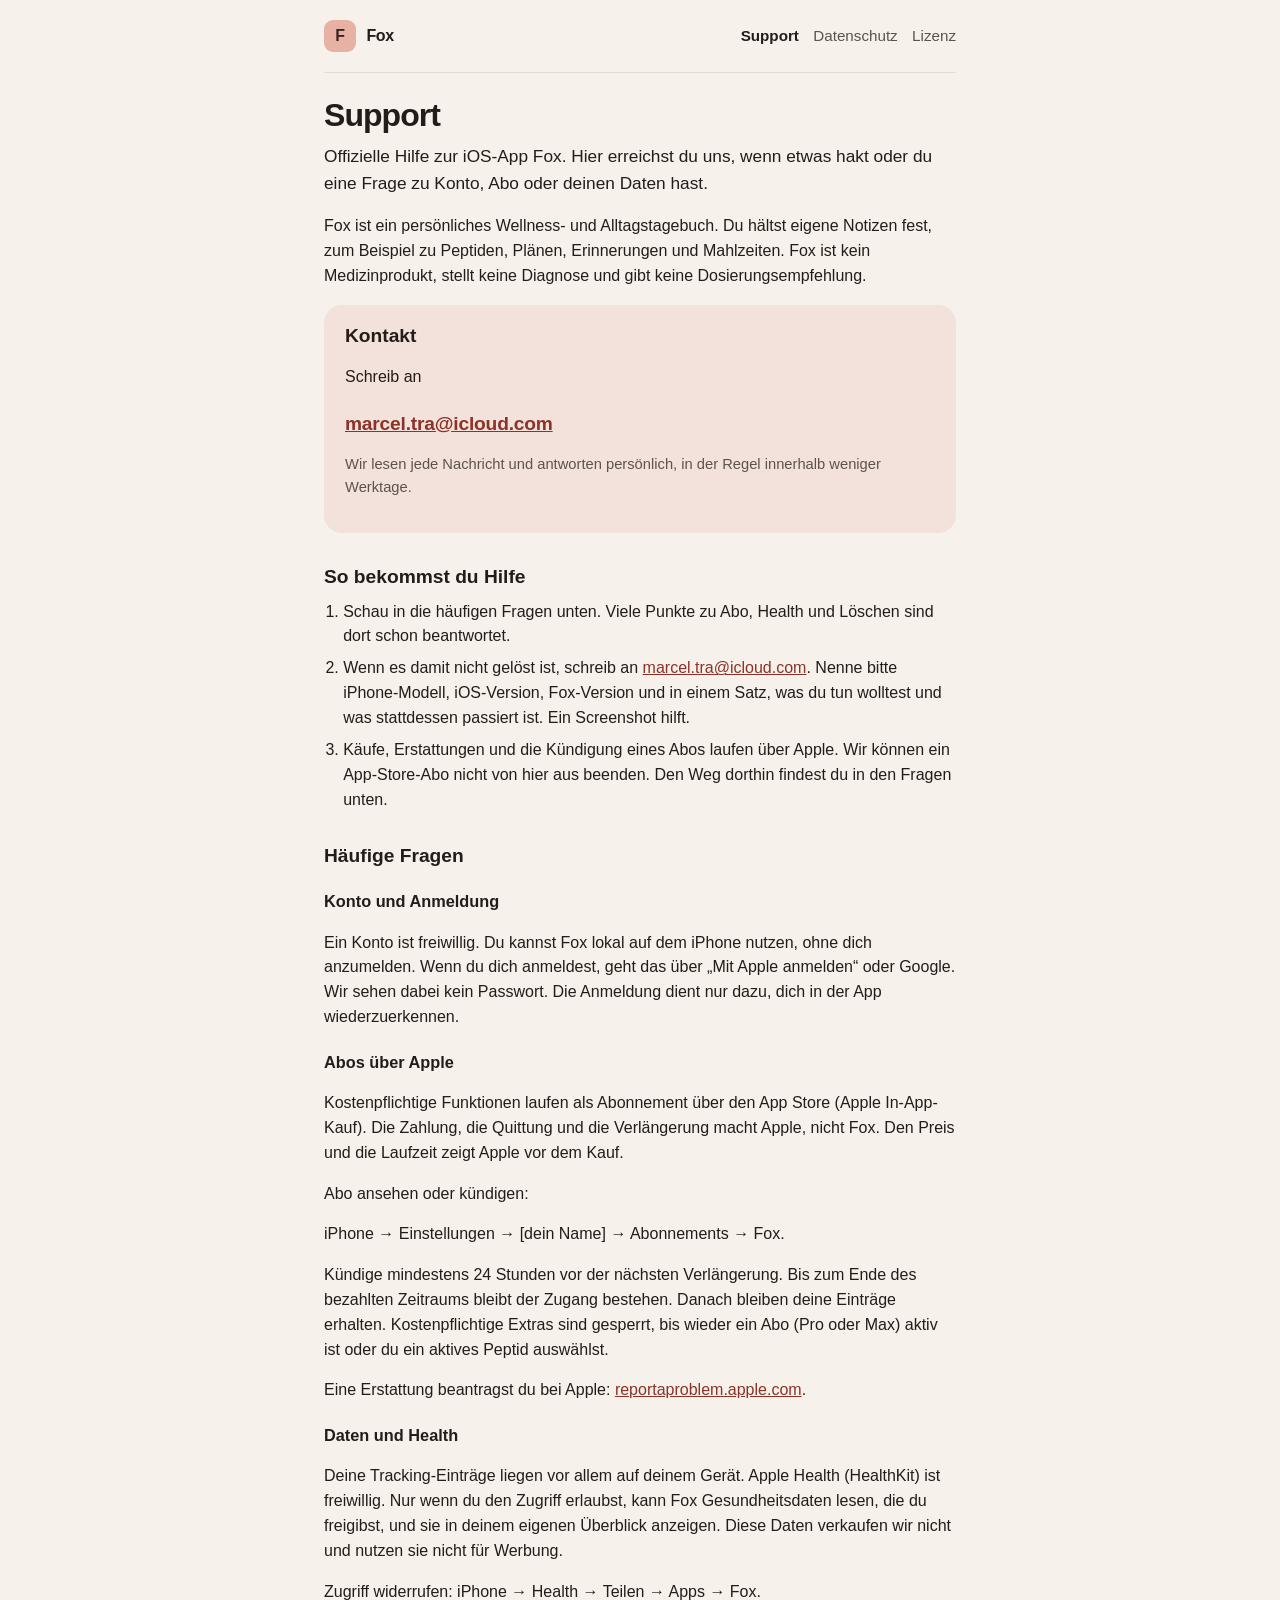
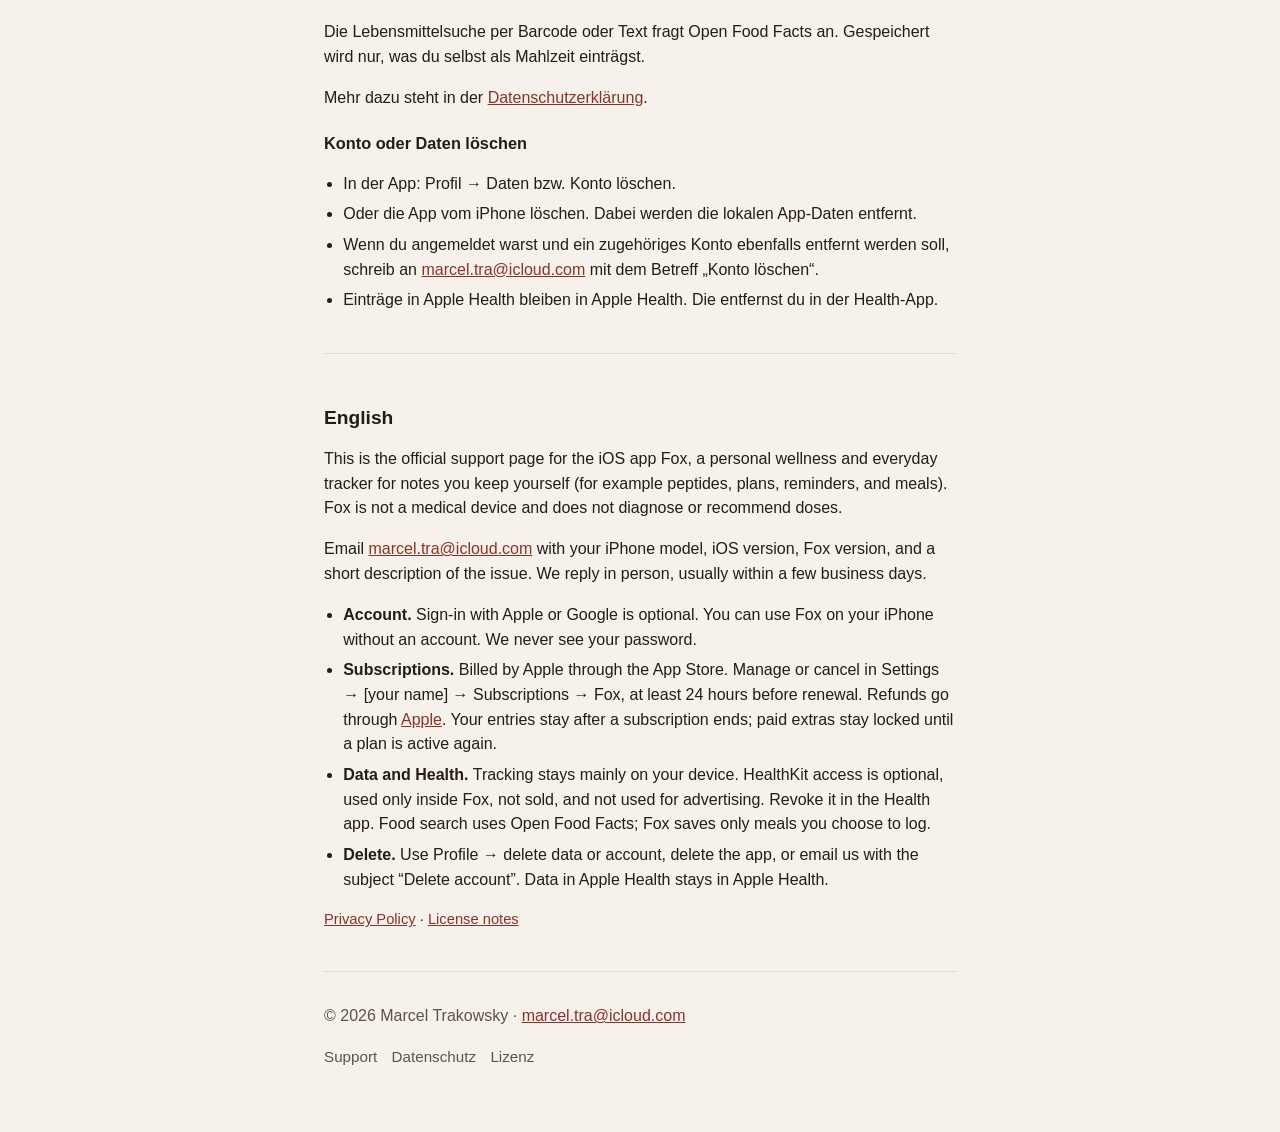
==== docs/index.html @ 286e585c "Serve the Fox site from docs for GitHub Pages Keep one copy of the site under docs so branch publish" ====
<!DOCTYPE html>
<html lang="de">
<head>
  <meta charset="utf-8" />
  <meta name="viewport" content="width=device-width, initial-scale=1" />
  <title>Fox · Support</title>
  <meta name="description" content="Offizielle Support-Seite der iOS-App Fox. Hilfe zu Konto, Abos über Apple, Daten und Health sowie zum Löschen des Kontos." />
  <link rel="icon" href="./favicon.svg" type="image/svg+xml" />
  <link rel="stylesheet" href="./style.css" />
  <meta name="theme-color" content="#f6f1eb" />
</head>
<body>
  <div class="wrap">
    <header>
      <a class="brand" href="./"><span class="mark" aria-hidden="true">F</span> Fox</a>
      <nav>
        <a href="./" aria-current="page">Support</a>
        <a href="./privacy.html">Datenschutz</a>
        <a href="./terms.html">Lizenz</a>
      </nav>
    </header>

    <main>
      <h1>Support</h1>
      <p class="lede">Offizielle Hilfe zur iOS-App Fox. Hier erreichst du uns, wenn etwas hakt oder du eine Frage zu Konto, Abo oder deinen Daten hast.</p>
      <p>Fox ist ein persönliches Wellness- und Alltagstagebuch. Du hältst eigene Notizen fest, zum Beispiel zu Peptiden, Plänen, Erinnerungen und Mahlzeiten. Fox ist kein Medizinprodukt, stellt keine Diagnose und gibt keine Dosierungsempfehlung.</p>

      <section class="card contact" id="kontakt">
        <h2>Kontakt</h2>
        <p>Schreib an</p>
        <a class="mail" href="mailto:marcel.tra@icloud.com">marcel.tra@icloud.com</a>
        <p class="small muted">Wir lesen jede Nachricht und antworten persönlich, in der Regel innerhalb weniger Werktage.</p>
      </section>

      <h2>So bekommst du Hilfe</h2>
      <ol class="steps">
        <li>Schau in die häufigen Fragen unten. Viele Punkte zu Abo, Health und Löschen sind dort schon beantwortet.</li>
        <li>Wenn es damit nicht gelöst ist, schreib an <a href="mailto:marcel.tra@icloud.com">marcel.tra@icloud.com</a>. Nenne bitte iPhone-Modell, iOS-Version, Fox-Version und in einem Satz, was du tun wolltest und was stattdessen passiert ist. Ein Screenshot hilft.</li>
        <li>Käufe, Erstattungen und die Kündigung eines Abos laufen über Apple. Wir können ein App-Store-Abo nicht von hier aus beenden. Den Weg dorthin findest du in den Fragen unten.</li>
      </ol>

      <h2>Häufige Fragen</h2>

      <h3>Konto und Anmeldung</h3>
      <p>Ein Konto ist freiwillig. Du kannst Fox lokal auf dem iPhone nutzen, ohne dich anzumelden. Wenn du dich anmeldest, geht das über „Mit Apple anmelden“ oder Google. Wir sehen dabei kein Passwort. Die Anmeldung dient nur dazu, dich in der App wiederzuerkennen.</p>

      <h3>Abos über Apple</h3>
      <p>Kostenpflichtige Funktionen laufen als Abonnement über den App Store (Apple In-App-Kauf). Die Zahlung, die Quittung und die Verlängerung macht Apple, nicht Fox. Den Preis und die Laufzeit zeigt Apple vor dem Kauf.</p>
      <p>Abo ansehen oder kündigen:</p>
      <p>iPhone → Einstellungen → [dein Name] → Abonnements → Fox.</p>
      <p>Kündige mindestens 24 Stunden vor der nächsten Verlängerung. Bis zum Ende des bezahlten Zeitraums bleibt der Zugang bestehen. Danach bleiben deine Einträge erhalten. Kostenpflichtige Extras sind gesperrt, bis wieder ein Abo (Pro oder Max) aktiv ist oder du ein aktives Peptid auswählst.</p>
      <p>Eine Erstattung beantragst du bei Apple: <a href="https://reportaproblem.apple.com/">reportaproblem.apple.com</a>.</p>

      <h3>Daten und Health</h3>
      <p>Deine Tracking-Einträge liegen vor allem auf deinem Gerät. Apple Health (HealthKit) ist freiwillig. Nur wenn du den Zugriff erlaubst, kann Fox Gesundheitsdaten lesen, die du freigibst, und sie in deinem eigenen Überblick anzeigen. Diese Daten verkaufen wir nicht und nutzen sie nicht für Werbung.</p>
      <p>Zugriff widerrufen: iPhone → Health → Teilen → Apps → Fox.</p>
      <p>Die Lebensmittelsuche per Barcode oder Text fragt Open Food Facts an. Gespeichert wird nur, was du selbst als Mahlzeit einträgst.</p>
      <p>Mehr dazu steht in der <a href="./privacy.html">Datenschutzerklärung</a>.</p>

      <h3>Konto oder Daten löschen</h3>
      <ul>
        <li>In der App: Profil → Daten bzw. Konto löschen.</li>
        <li>Oder die App vom iPhone löschen. Dabei werden die lokalen App-Daten entfernt.</li>
        <li>Wenn du angemeldet warst und ein zugehöriges Konto ebenfalls entfernt werden soll, schreib an <a href="mailto:marcel.tra@icloud.com?subject=Konto%20l%C3%B6schen">marcel.tra@icloud.com</a> mit dem Betreff „Konto löschen“.</li>
        <li>Einträge in Apple Health bleiben in Apple Health. Die entfernst du in der Health-App.</li>
      </ul>

      <section class="lang" lang="en" id="en">
        <h2>English</h2>
        <p>This is the official support page for the iOS app Fox, a personal wellness and everyday tracker for notes you keep yourself (for example peptides, plans, reminders, and meals). Fox is not a medical device and does not diagnose or recommend doses.</p>
        <p>Email <a href="mailto:marcel.tra@icloud.com">marcel.tra@icloud.com</a> with your iPhone model, iOS version, Fox version, and a short description of the issue. We reply in person, usually within a few business days.</p>
        <ul>
          <li><strong>Account.</strong> Sign-in with Apple or Google is optional. You can use Fox on your iPhone without an account. We never see your password.</li>
          <li><strong>Subscriptions.</strong> Billed by Apple through the App Store. Manage or cancel in Settings → [your name] → Subscriptions → Fox, at least 24 hours before renewal. Refunds go through <a href="https://reportaproblem.apple.com/">Apple</a>. Your entries stay after a subscription ends; paid extras stay locked until a plan is active again.</li>
          <li><strong>Data and Health.</strong> Tracking stays mainly on your device. HealthKit access is optional, used only inside Fox, not sold, and not used for advertising. Revoke it in the Health app. Food search uses Open Food Facts; Fox saves only meals you choose to log.</li>
          <li><strong>Delete.</strong> Use Profile → delete data or account, delete the app, or email us with the subject “Delete account”. Data in Apple Health stays in Apple Health.</li>
        </ul>
        <p class="small"><a href="./privacy.html#en">Privacy Policy</a> · <a href="./terms.html#en">License notes</a></p>
      </section>
    </main>

    <footer>
      <p>© 2026 Marcel Trakowsky · <a href="mailto:marcel.tra@icloud.com">marcel.tra@icloud.com</a></p>
      <nav>
        <a href="./">Support</a>
        <a href="./privacy.html">Datenschutz</a>
        <a href="./terms.html">Lizenz</a>
      </nav>
    </footer>
  </div>
</body>
</html>
---- docs/style.css ----
:root {
  color-scheme: light;
  --ink: #241c18;
  --muted: #5c534c;
  --bg: #f6f1eb;
  --card: #fffcf9;
  --line: #e6dbd2;
  --accent: #8d3226;
  --accent-soft: #f3e2db;
  --peach: #e7b2a4;
}

* { box-sizing: border-box; }

body {
  margin: 0;
  font-family: -apple-system, BlinkMacSystemFont, "Segoe UI", sans-serif;
  background: var(--bg);
  color: var(--ink);
  line-height: 1.55;
}

a { color: var(--accent); }
a:hover { text-decoration-thickness: 2px; }
a:focus-visible {
  outline: 2px solid var(--accent);
  outline-offset: 3px;
  border-radius: 4px;
}

.wrap {
  max-width: 42rem;
  margin: 0 auto;
  padding: 1.25rem 1.25rem 4rem;
}

header {
  display: flex;
  flex-wrap: wrap;
  align-items: center;
  justify-content: space-between;
  gap: 0.75rem 1.25rem;
  padding-bottom: 1.25rem;
  margin-bottom: 1.5rem;
  border-bottom: 1px solid var(--line);
}

.brand {
  display: flex;
  align-items: center;
  gap: 0.65rem;
  color: inherit;
  text-decoration: none;
  font-weight: 650;
  letter-spacing: -0.02em;
}

.mark {
  width: 2rem;
  height: 2rem;
  border-radius: 9px;
  background: var(--peach);
  display: grid;
  place-items: center;
  font-weight: 700;
  color: #3a241e;
}

nav { display: flex; flex-wrap: wrap; gap: 0.35rem 0.9rem; }
nav a { text-decoration: none; color: var(--muted); font-size: 0.95rem; }
nav a[aria-current="page"] { color: var(--ink); font-weight: 650; }

h1 {
  font-size: 2rem;
  line-height: 1.15;
  letter-spacing: -0.03em;
  margin: 0 0 0.6rem;
}

h2 {
  font-size: 1.2rem;
  line-height: 1.3;
  margin: 2rem 0 0.6rem;
}

h3 {
  font-size: 1.02rem;
  margin: 1.25rem 0 0.35rem;
}

p, li { font-size: 1rem; }
ul, ol { padding-left: 1.2rem; }
li + li { margin-top: 0.35rem; }

.lede { font-size: 1.08rem; margin-top: 0; }
.muted { color: var(--muted); }
.small { font-size: 0.92rem; }

.card {
  background: var(--card);
  border: 1px solid var(--line);
  border-radius: 18px;
  padding: 1.15rem 1.25rem;
  margin: 1rem 0;
}

.contact {
  background: var(--accent-soft);
  border-color: transparent;
}

.contact h2 { margin-top: 0; }

.contact a.mail {
  display: inline-block;
  margin-top: 0.2rem;
  font-size: 1.2rem;
  font-weight: 650;
  letter-spacing: -0.01em;
}

.steps { margin: 0.4rem 0 0; padding-left: 1.2rem; }
.steps li + li { margin-top: 0.45rem; }

.lang {
  margin-top: 2.5rem;
  padding-top: 1.25rem;
  border-top: 1px solid var(--line);
}

footer {
  margin-top: 2.5rem;
  padding-top: 1rem;
  border-top: 1px solid var(--line);
  color: var(--muted);
  font-size: 0.92rem;
}

footer nav { margin-top: 0.35rem; }
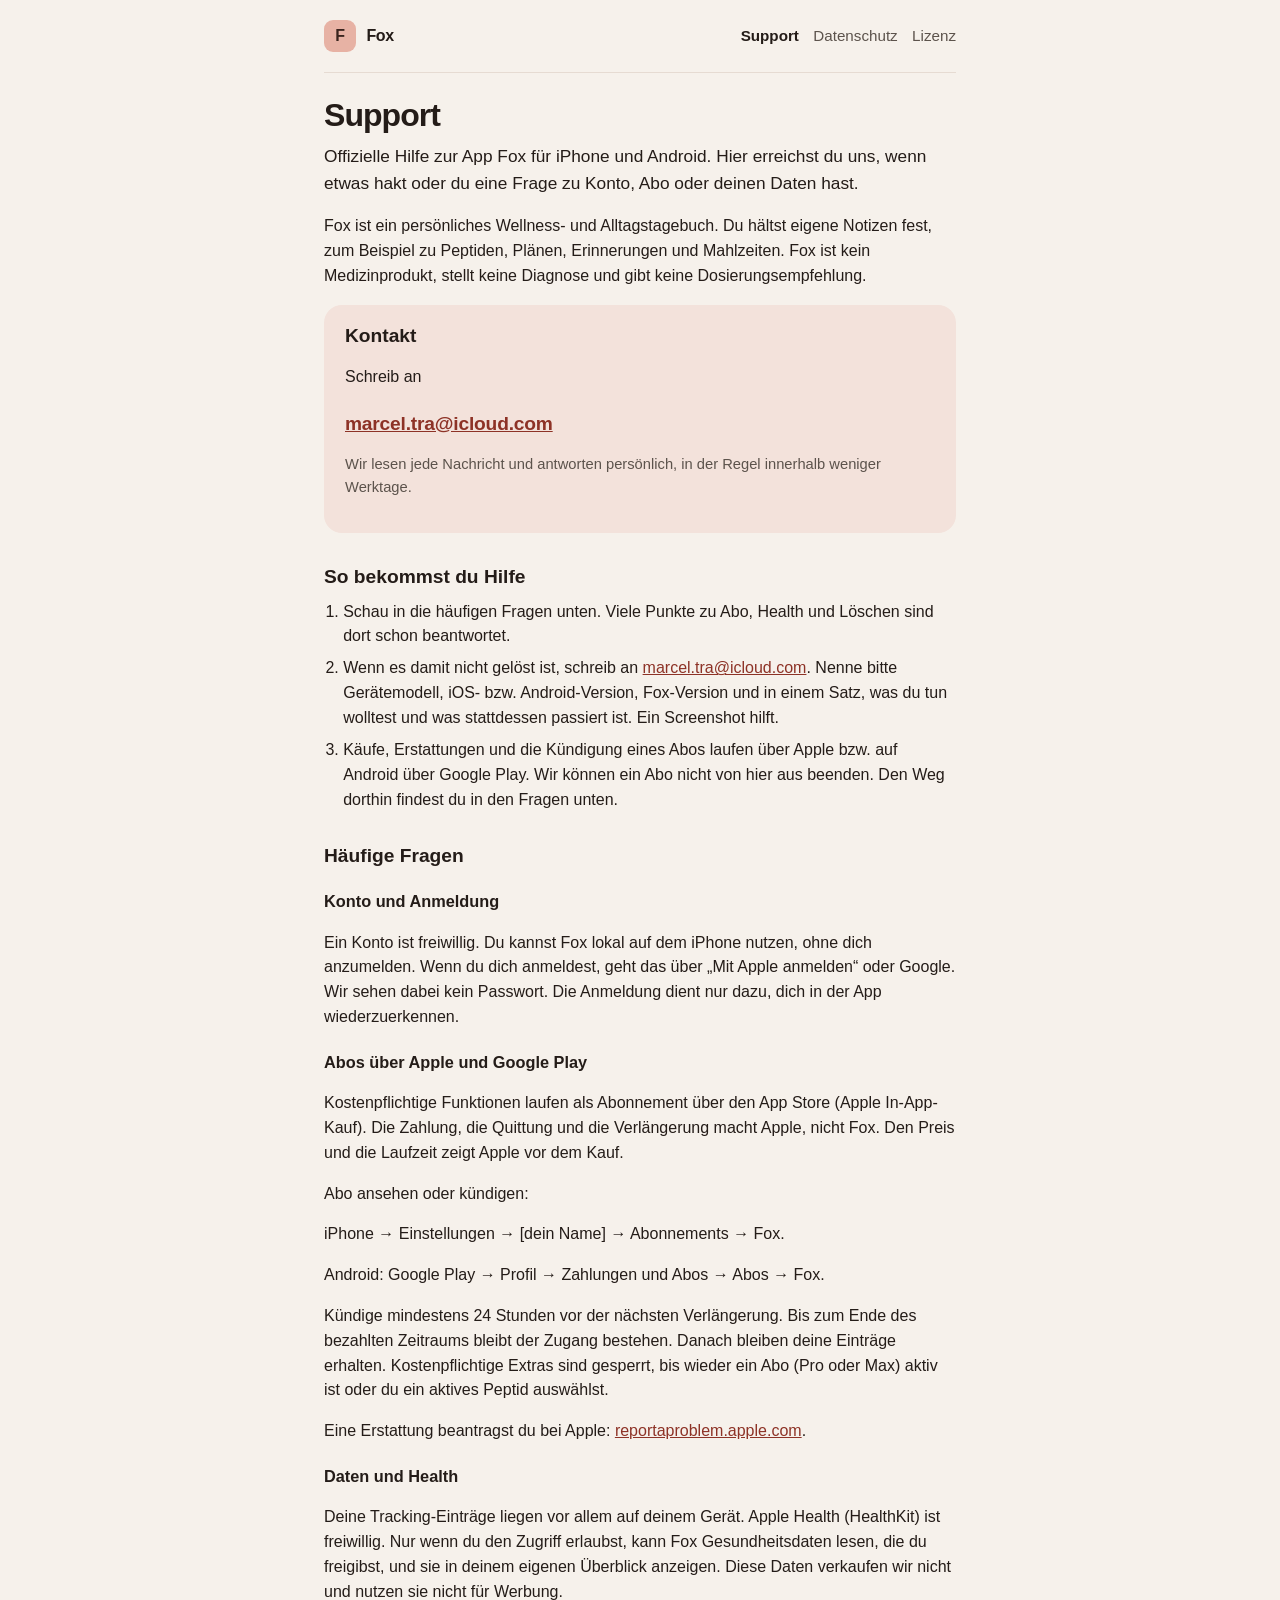
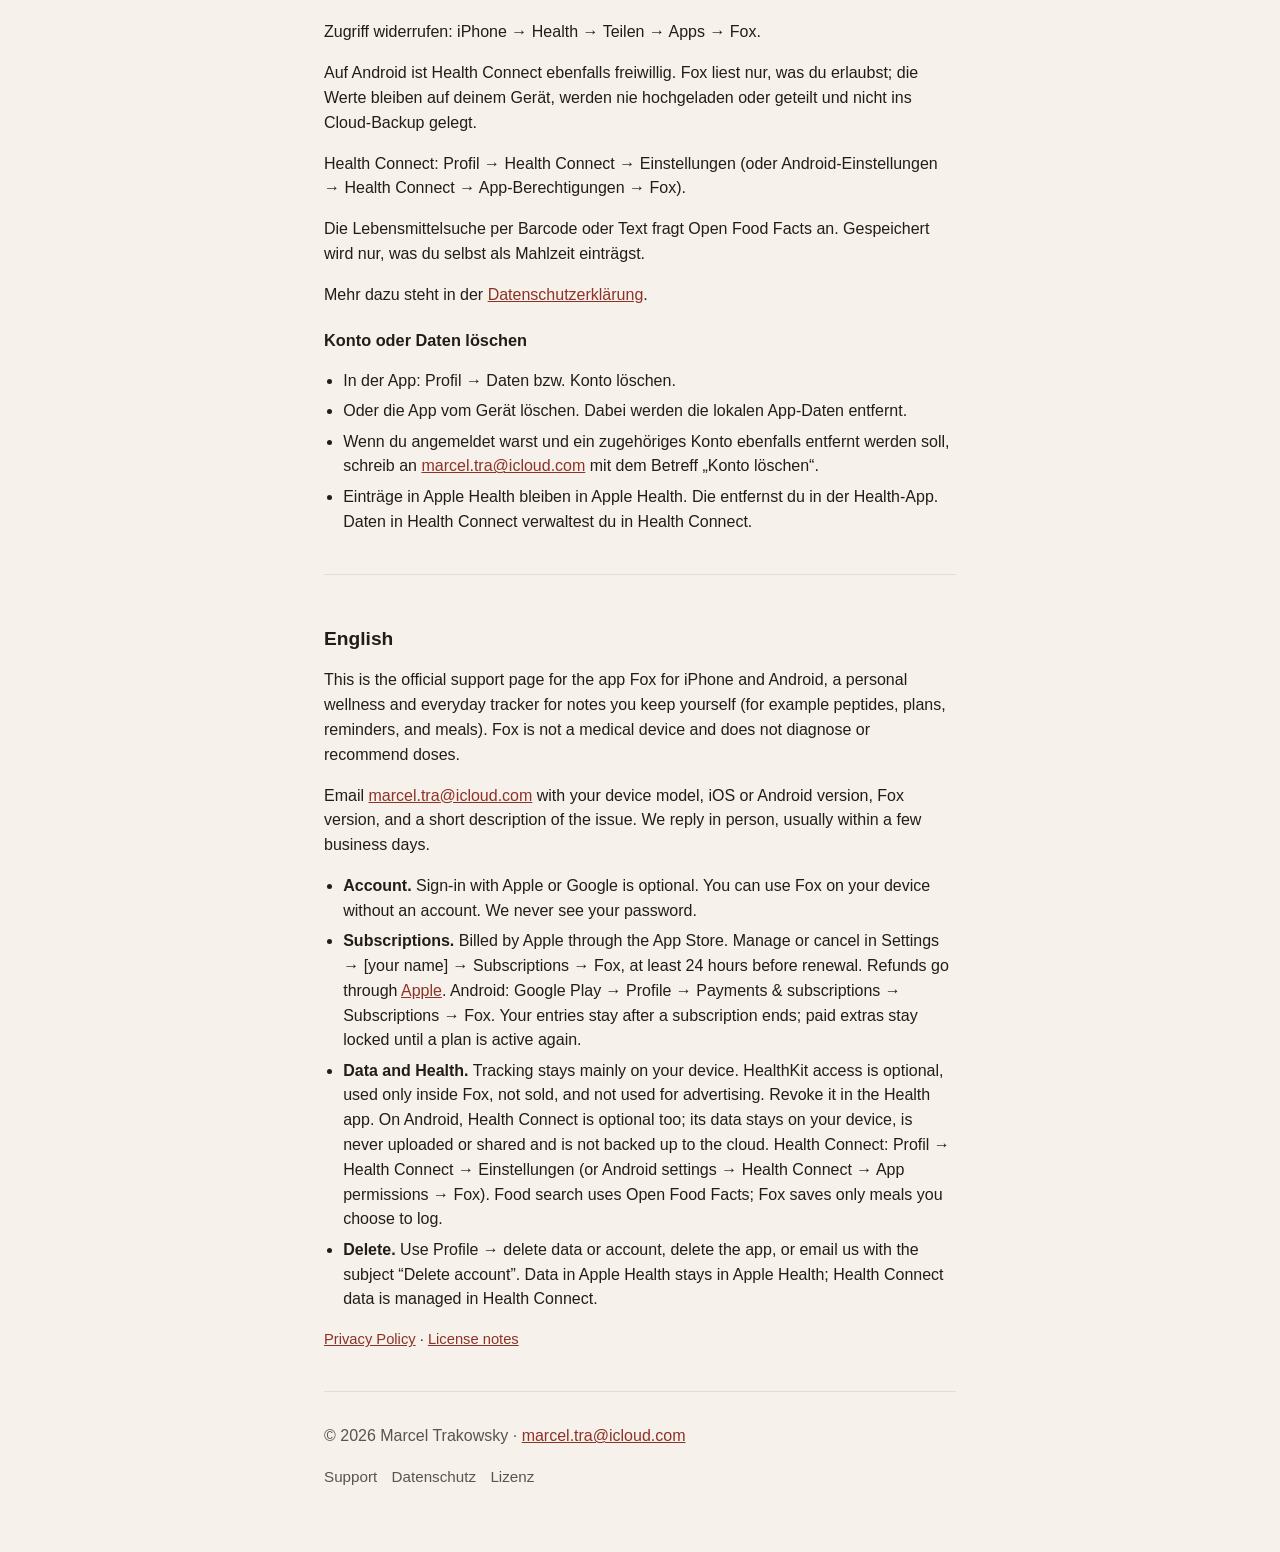
==== commit 805b72a1: "Datenschutz: Android, Health Connect (bleibt auf dem Gerät, Limited Use, kein Backup), Foto-/Freitex" ====
--- a/docs/index.html
+++ b/docs/index.html
@@ -4,7 +4,7 @@
   <meta charset="utf-8" />
   <meta name="viewport" content="width=device-width, initial-scale=1" />
   <title>Fox · Support</title>
-  <meta name="description" content="Offizielle Support-Seite der iOS-App Fox. Hilfe zu Konto, Abos über Apple, Daten und Health sowie zum Löschen des Kontos." />
+  <meta name="description" content="Offizielle Support-Seite der App Fox für iPhone und Android. Hilfe zu Konto, Abos über Apple und Google Play, Daten, Apple Health und Health Connect sowie zum Löschen des Kontos." />
   <link rel="icon" href="./favicon.svg" type="image/svg+xml" />
   <link rel="stylesheet" href="./style.css" />
   <meta name="theme-color" content="#f6f1eb" />
@@ -22,7 +22,7 @@
 
     <main>
       <h1>Support</h1>
-      <p class="lede">Offizielle Hilfe zur iOS-App Fox. Hier erreichst du uns, wenn etwas hakt oder du eine Frage zu Konto, Abo oder deinen Daten hast.</p>
+      <p class="lede">Offizielle Hilfe zur App Fox für iPhone und Android. Hier erreichst du uns, wenn etwas hakt oder du eine Frage zu Konto, Abo oder deinen Daten hast.</p>
       <p>Fox ist ein persönliches Wellness- und Alltagstagebuch. Du hältst eigene Notizen fest, zum Beispiel zu Peptiden, Plänen, Erinnerungen und Mahlzeiten. Fox ist kein Medizinprodukt, stellt keine Diagnose und gibt keine Dosierungsempfehlung.</p>
 
       <section class="card contact" id="kontakt">
@@ -35,8 +35,8 @@
       <h2>So bekommst du Hilfe</h2>
       <ol class="steps">
         <li>Schau in die häufigen Fragen unten. Viele Punkte zu Abo, Health und Löschen sind dort schon beantwortet.</li>
-        <li>Wenn es damit nicht gelöst ist, schreib an <a href="mailto:marcel.tra@icloud.com">marcel.tra@icloud.com</a>. Nenne bitte iPhone-Modell, iOS-Version, Fox-Version und in einem Satz, was du tun wolltest und was stattdessen passiert ist. Ein Screenshot hilft.</li>
-        <li>Käufe, Erstattungen und die Kündigung eines Abos laufen über Apple. Wir können ein App-Store-Abo nicht von hier aus beenden. Den Weg dorthin findest du in den Fragen unten.</li>
+        <li>Wenn es damit nicht gelöst ist, schreib an <a href="mailto:marcel.tra@icloud.com">marcel.tra@icloud.com</a>. Nenne bitte Gerätemodell, iOS- bzw. Android-Version, Fox-Version und in einem Satz, was du tun wolltest und was stattdessen passiert ist. Ein Screenshot hilft.</li>
+        <li>Käufe, Erstattungen und die Kündigung eines Abos laufen über Apple bzw. auf Android über Google Play. Wir können ein Abo nicht von hier aus beenden. Den Weg dorthin findest du in den Fragen unten.</li>
       </ol>
 
       <h2>Häufige Fragen</h2>
@@ -44,36 +44,39 @@
       <h3>Konto und Anmeldung</h3>
       <p>Ein Konto ist freiwillig. Du kannst Fox lokal auf dem iPhone nutzen, ohne dich anzumelden. Wenn du dich anmeldest, geht das über „Mit Apple anmelden“ oder Google. Wir sehen dabei kein Passwort. Die Anmeldung dient nur dazu, dich in der App wiederzuerkennen.</p>
 
-      <h3>Abos über Apple</h3>
+      <h3>Abos über Apple und Google Play</h3>
       <p>Kostenpflichtige Funktionen laufen als Abonnement über den App Store (Apple In-App-Kauf). Die Zahlung, die Quittung und die Verlängerung macht Apple, nicht Fox. Den Preis und die Laufzeit zeigt Apple vor dem Kauf.</p>
       <p>Abo ansehen oder kündigen:</p>
       <p>iPhone → Einstellungen → [dein Name] → Abonnements → Fox.</p>
+      <p>Android: Google Play → Profil → Zahlungen und Abos → Abos → Fox.</p>
       <p>Kündige mindestens 24 Stunden vor der nächsten Verlängerung. Bis zum Ende des bezahlten Zeitraums bleibt der Zugang bestehen. Danach bleiben deine Einträge erhalten. Kostenpflichtige Extras sind gesperrt, bis wieder ein Abo (Pro oder Max) aktiv ist oder du ein aktives Peptid auswählst.</p>
       <p>Eine Erstattung beantragst du bei Apple: <a href="https://reportaproblem.apple.com/">reportaproblem.apple.com</a>.</p>
 
       <h3>Daten und Health</h3>
       <p>Deine Tracking-Einträge liegen vor allem auf deinem Gerät. Apple Health (HealthKit) ist freiwillig. Nur wenn du den Zugriff erlaubst, kann Fox Gesundheitsdaten lesen, die du freigibst, und sie in deinem eigenen Überblick anzeigen. Diese Daten verkaufen wir nicht und nutzen sie nicht für Werbung.</p>
       <p>Zugriff widerrufen: iPhone → Health → Teilen → Apps → Fox.</p>
+      <p>Auf Android ist Health Connect ebenfalls freiwillig. Fox liest nur, was du erlaubst; die Werte bleiben auf deinem Gerät, werden nie hochgeladen oder geteilt und nicht ins Cloud-Backup gelegt.</p>
+      <p>Health Connect: Profil → Health Connect → Einstellungen (oder Android-Einstellungen → Health Connect → App-Berechtigungen → Fox).</p>
       <p>Die Lebensmittelsuche per Barcode oder Text fragt Open Food Facts an. Gespeichert wird nur, was du selbst als Mahlzeit einträgst.</p>
       <p>Mehr dazu steht in der <a href="./privacy.html">Datenschutzerklärung</a>.</p>
 
       <h3>Konto oder Daten löschen</h3>
       <ul>
         <li>In der App: Profil → Daten bzw. Konto löschen.</li>
-        <li>Oder die App vom iPhone löschen. Dabei werden die lokalen App-Daten entfernt.</li>
+        <li>Oder die App vom Gerät löschen. Dabei werden die lokalen App-Daten entfernt.</li>
         <li>Wenn du angemeldet warst und ein zugehöriges Konto ebenfalls entfernt werden soll, schreib an <a href="mailto:marcel.tra@icloud.com?subject=Konto%20l%C3%B6schen">marcel.tra@icloud.com</a> mit dem Betreff „Konto löschen“.</li>
-        <li>Einträge in Apple Health bleiben in Apple Health. Die entfernst du in der Health-App.</li>
+        <li>Einträge in Apple Health bleiben in Apple Health. Die entfernst du in der Health-App. Daten in Health Connect verwaltest du in Health Connect.</li>
       </ul>
 
       <section class="lang" lang="en" id="en">
         <h2>English</h2>
-        <p>This is the official support page for the iOS app Fox, a personal wellness and everyday tracker for notes you keep yourself (for example peptides, plans, reminders, and meals). Fox is not a medical device and does not diagnose or recommend doses.</p>
-        <p>Email <a href="mailto:marcel.tra@icloud.com">marcel.tra@icloud.com</a> with your iPhone model, iOS version, Fox version, and a short description of the issue. We reply in person, usually within a few business days.</p>
+        <p>This is the official support page for the app Fox for iPhone and Android, a personal wellness and everyday tracker for notes you keep yourself (for example peptides, plans, reminders, and meals). Fox is not a medical device and does not diagnose or recommend doses.</p>
+        <p>Email <a href="mailto:marcel.tra@icloud.com">marcel.tra@icloud.com</a> with your device model, iOS or Android version, Fox version, and a short description of the issue. We reply in person, usually within a few business days.</p>
         <ul>
-          <li><strong>Account.</strong> Sign-in with Apple or Google is optional. You can use Fox on your iPhone without an account. We never see your password.</li>
-          <li><strong>Subscriptions.</strong> Billed by Apple through the App Store. Manage or cancel in Settings → [your name] → Subscriptions → Fox, at least 24 hours before renewal. Refunds go through <a href="https://reportaproblem.apple.com/">Apple</a>. Your entries stay after a subscription ends; paid extras stay locked until a plan is active again.</li>
-          <li><strong>Data and Health.</strong> Tracking stays mainly on your device. HealthKit access is optional, used only inside Fox, not sold, and not used for advertising. Revoke it in the Health app. Food search uses Open Food Facts; Fox saves only meals you choose to log.</li>
-          <li><strong>Delete.</strong> Use Profile → delete data or account, delete the app, or email us with the subject “Delete account”. Data in Apple Health stays in Apple Health.</li>
+          <li><strong>Account.</strong> Sign-in with Apple or Google is optional. You can use Fox on your device without an account. We never see your password.</li>
+          <li><strong>Subscriptions.</strong> Billed by Apple through the App Store. Manage or cancel in Settings → [your name] → Subscriptions → Fox, at least 24 hours before renewal. Refunds go through <a href="https://reportaproblem.apple.com/">Apple</a>. Android: Google Play → Profile → Payments &amp; subscriptions → Subscriptions → Fox. Your entries stay after a subscription ends; paid extras stay locked until a plan is active again.</li>
+          <li><strong>Data and Health.</strong> Tracking stays mainly on your device. HealthKit access is optional, used only inside Fox, not sold, and not used for advertising. Revoke it in the Health app. On Android, Health Connect is optional too; its data stays on your device, is never uploaded or shared and is not backed up to the cloud. Health Connect: Profil → Health Connect → Einstellungen (or Android settings → Health Connect → App permissions → Fox). Food search uses Open Food Facts; Fox saves only meals you choose to log.</li>
+          <li><strong>Delete.</strong> Use Profile → delete data or account, delete the app, or email us with the subject “Delete account”. Data in Apple Health stays in Apple Health; Health Connect data is managed in Health Connect.</li>
         </ul>
         <p class="small"><a href="./privacy.html#en">Privacy Policy</a> · <a href="./terms.html#en">License notes</a></p>
       </section>
